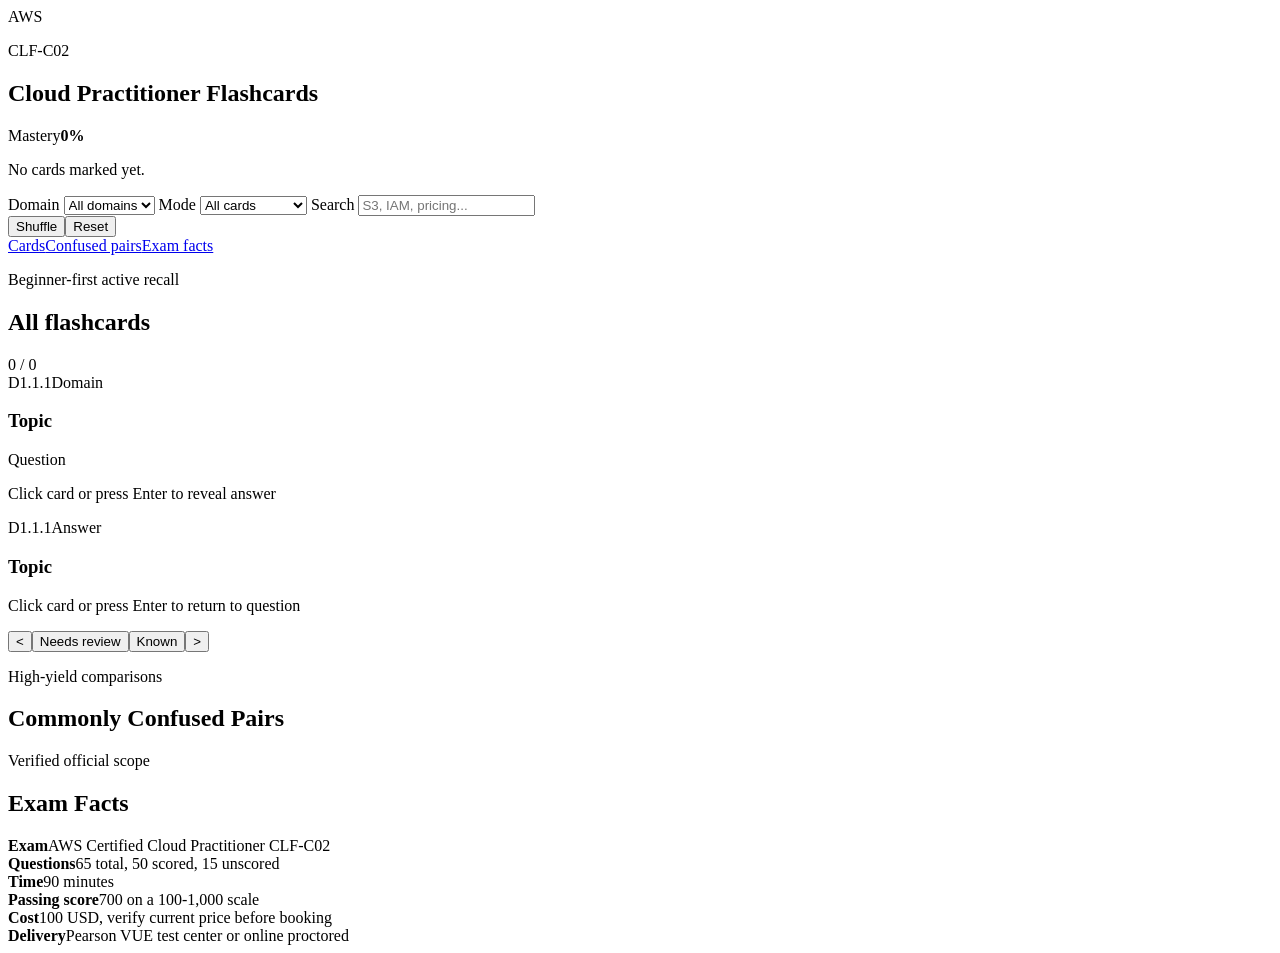
==== index.html @ 435f7f28 "Add flashcard app page" ====
<!doctype html>
<html lang="en">
<head>
  <meta charset="utf-8">
  <meta name="viewport" content="width=device-width, initial-scale=1">
  <title>AWS Cloud Practitioner Flashcards</title>
  <meta name="description" content="AWS Certified Cloud Practitioner CLF-C02 flashcard study system.">
  <link rel="stylesheet" href="styles.css">
</head>
<body>
  <div class="app-shell">
    <aside class="sidebar" aria-label="Study controls">
      <div class="brand-block">
        <div class="brand-mark">AWS</div>
        <div>
          <p class="eyebrow">CLF-C02</p>
          <h1>Cloud Practitioner Flashcards</h1>
        </div>
      </div>
      <div class="progress-card">
        <div class="progress-row"><span>Mastery</span><strong id="masteryText">0%</strong></div>
        <div class="progress-track"><div id="masteryBar" class="progress-fill"></div></div>
        <p id="progressDetail">No cards marked yet.</p>
      </div>
      <label class="field-label" for="domainFilter">Domain</label>
      <select id="domainFilter"><option value="all">All domains</option></select>
      <label class="field-label" for="modeFilter">Mode</label>
      <select id="modeFilter">
        <option value="all">All cards</option>
        <option value="unseen">Unseen</option>
        <option value="review">Needs review</option>
        <option value="known">Known</option>
        <option value="rapid">Rapid revision</option>
      </select>
      <label class="field-label" for="searchBox">Search</label>
      <input id="searchBox" type="search" placeholder="S3, IAM, pricing..." autocomplete="off">
      <div class="button-grid"><button id="shuffleBtn" type="button">Shuffle</button><button id="resetBtn" type="button">Reset</button></div>
      <nav class="mini-nav"><a href="#cards">Cards</a><a href="#confused">Confused pairs</a><a href="#exam">Exam facts</a></nav>
    </aside>
    <main>
      <section class="topbar">
        <div><p class="eyebrow">Beginner-first active recall</p><h2 id="deckTitle">All flashcards</h2></div>
        <div class="counter" id="cardCounter">0 / 0</div>
      </section>
      <section id="cards" class="study-stage" aria-live="polite">
        <article class="flashcard" id="flashcard" tabindex="0" aria-label="Flashcard. Press Enter to flip.">
          <div class="card-face card-front">
            <div class="card-meta"><span id="cardId">D1.1.1</span><span id="cardDomain">Domain</span></div>
            <h3 id="cardTopic">Topic</h3><p class="question-label">Question</p><p id="cardQuestion" class="question-text"></p>
            <p class="flip-hint">Click card or press Enter to reveal answer</p>
          </div>
          <div class="card-face card-back">
            <div class="card-meta"><span id="backCardId">D1.1.1</span><span>Answer</span></div>
            <h3 id="backTopic">Topic</h3><div id="cardAnswer" class="answer-text"></div><div id="cardExtras" class="extras"></div>
            <p class="flip-hint">Click card or press Enter to return to question</p>
          </div>
        </article>
        <div class="study-actions"><button id="prevBtn" class="icon-button" type="button">&lt;</button><button id="reviewBtn" class="secondary" type="button">Needs review</button><button id="knownBtn" class="primary" type="button">Known</button><button id="nextBtn" class="icon-button" type="button">&gt;</button></div>
      </section>
      <section id="confused" class="content-band"><div class="section-heading"><p class="eyebrow">High-yield comparisons</p><h2>Commonly Confused Pairs</h2></div><div id="pairGrid" class="pair-grid"></div></section>
      <section id="exam" class="content-band"><div class="section-heading"><p class="eyebrow">Verified official scope</p><h2>Exam Facts</h2></div><div class="facts-grid"><div><strong>Exam</strong><span>AWS Certified Cloud Practitioner CLF-C02</span></div><div><strong>Questions</strong><span>65 total, 50 scored, 15 unscored</span></div><div><strong>Time</strong><span>90 minutes</span></div><div><strong>Passing score</strong><span>700 on a 100-1,000 scale</span></div><div><strong>Cost</strong><span>100 USD, verify current price before booking</span></div><div><strong>Delivery</strong><span>Pearson VUE test center or online proctored</span></div></div></section>
    </main>
  </div>
  <script src="app.js"></script>
</body>
</html>
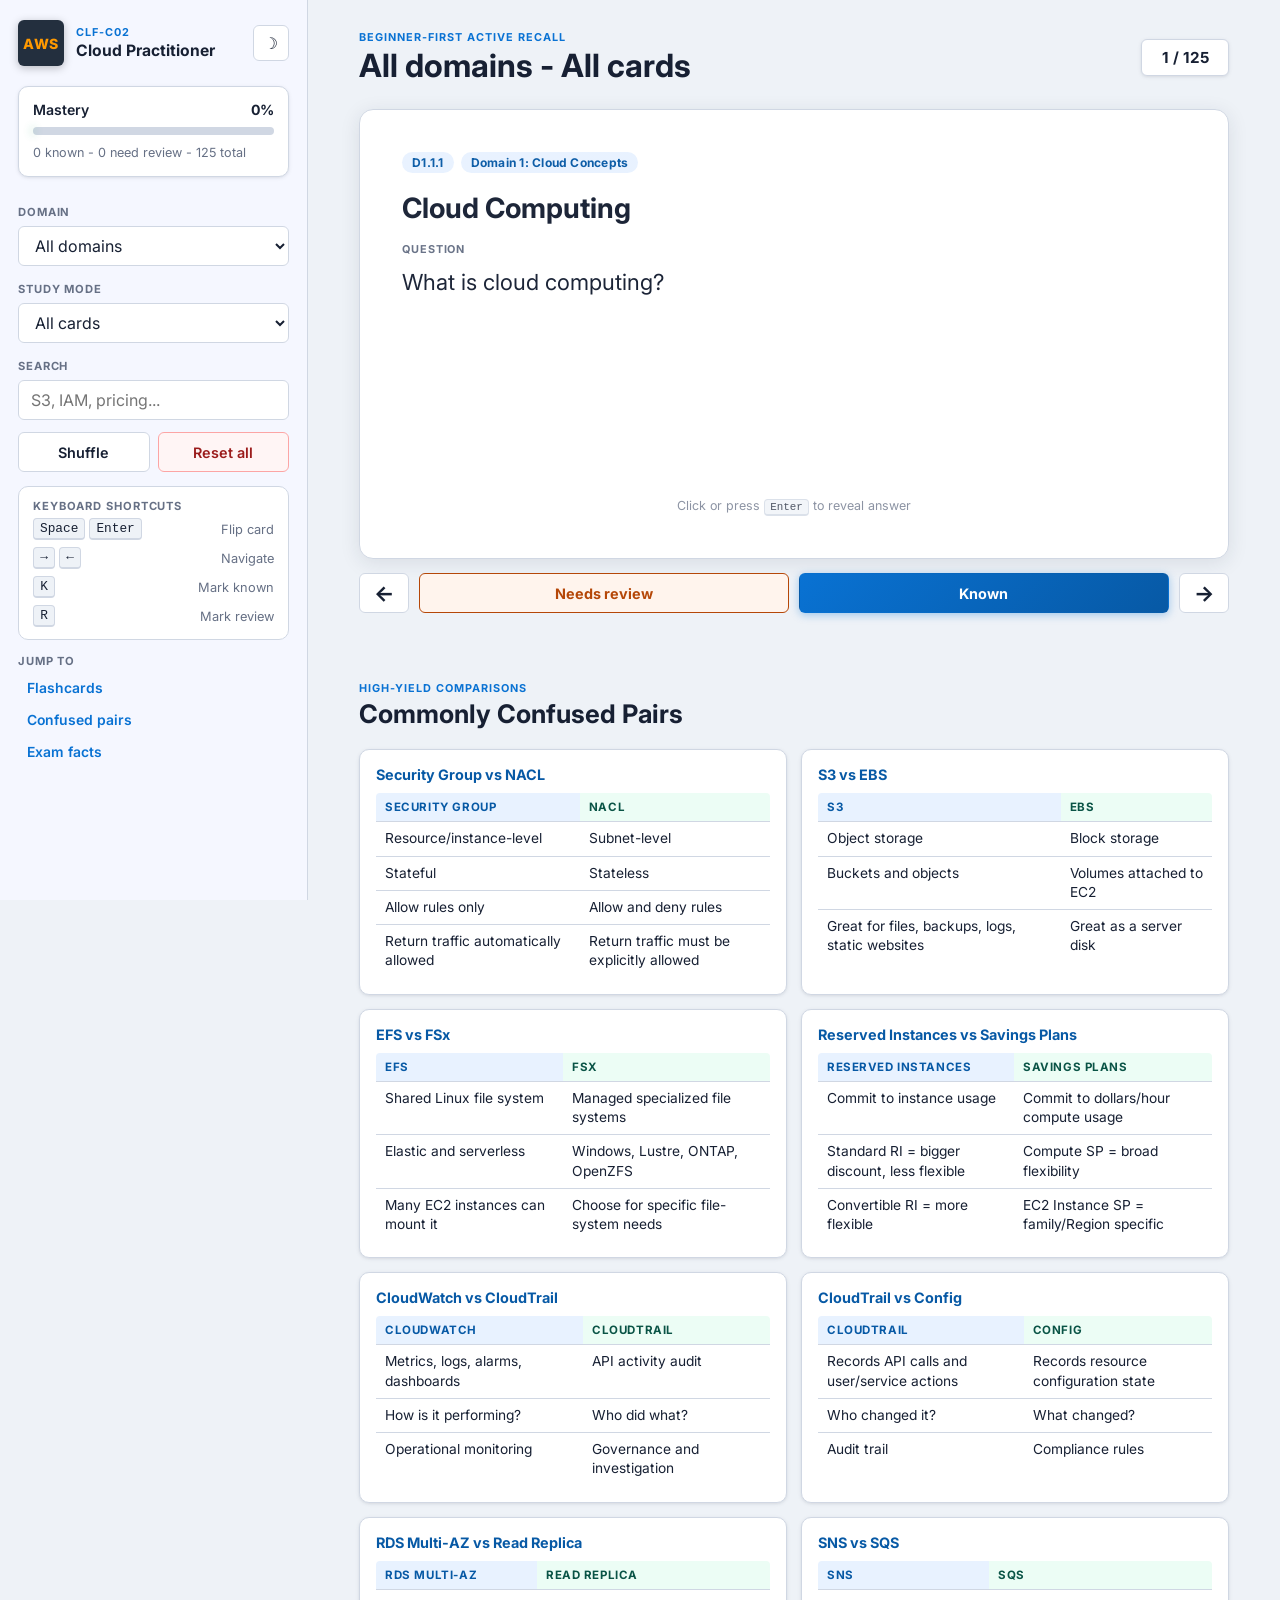
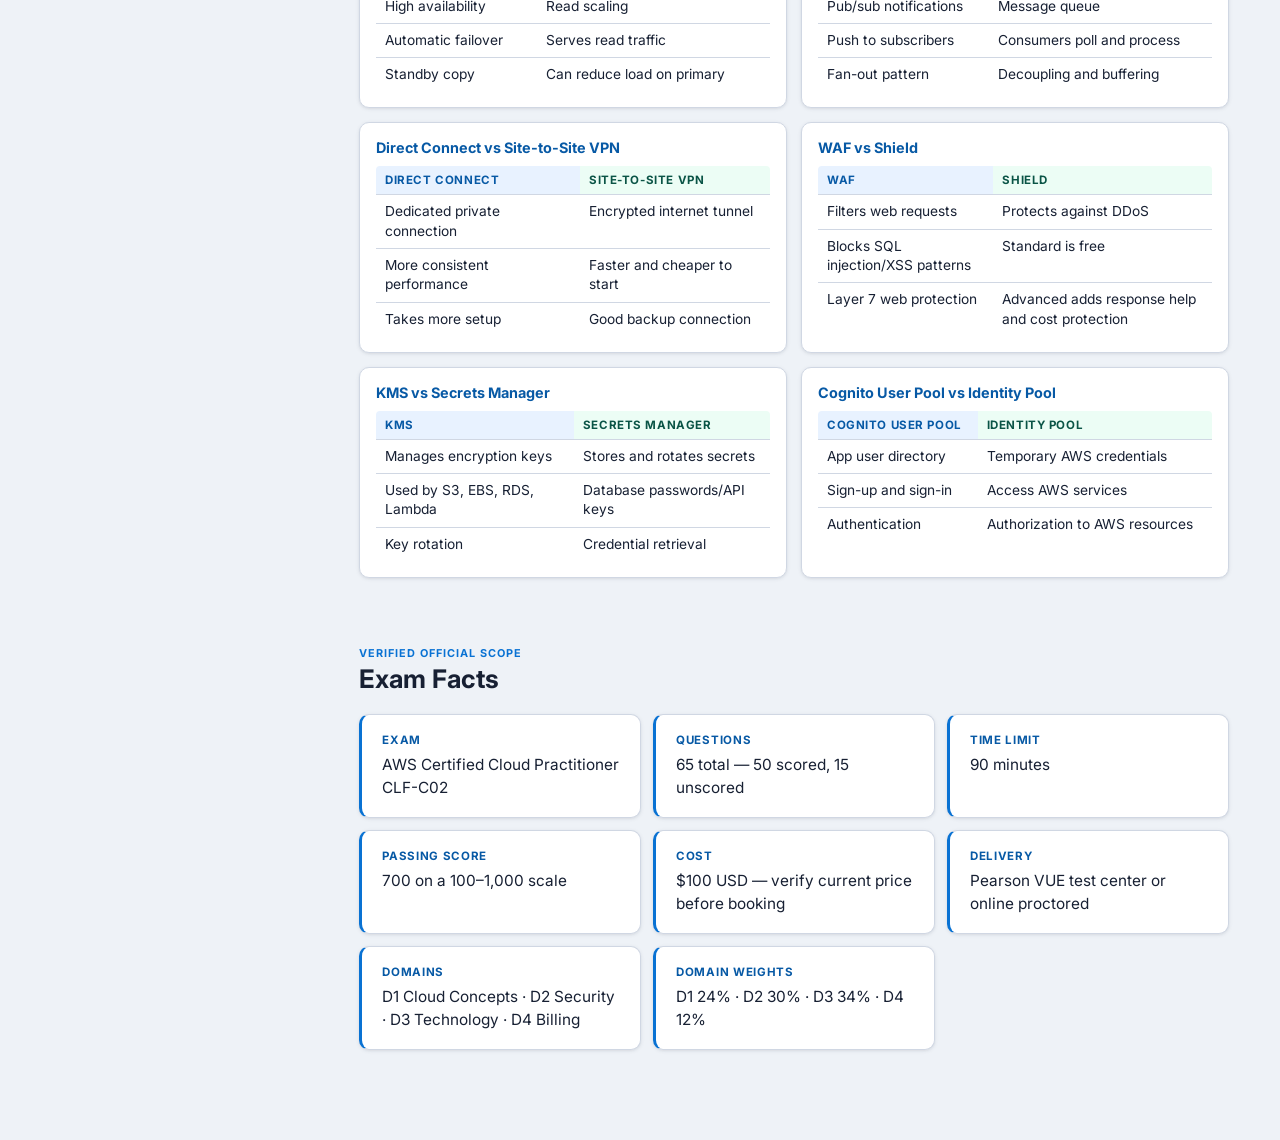
==== commit bb7f0f15: "Initial release: AWS CLF-C02 flashcard study app - 229 flashcards across all four exam domains (D1-D" ====
--- a/index.html
+++ b/index.html
@@ -1,66 +1,203 @@
 <!doctype html>
-<html lang="en">
+<html lang="en" data-theme="light">
 <head>
   <meta charset="utf-8">
   <meta name="viewport" content="width=device-width, initial-scale=1">
-  <title>AWS Cloud Practitioner Flashcards</title>
-  <meta name="description" content="AWS Certified Cloud Practitioner CLF-C02 flashcard study system.">
+  <title>AWS Cloud Practitioner Flashcards &mdash; CLF-C02</title>
+  <meta name="description" content="AWS Certified Cloud Practitioner CLF-C02 flashcard study system with 229 cards across all four exam domains.">
+  <meta name="theme-color" content="#0972d3" media="(prefers-color-scheme: light)">
+  <meta name="theme-color" content="#0d1117" media="(prefers-color-scheme: dark)">
+  <meta name="mobile-web-app-capable" content="yes">
+  <meta name="apple-mobile-web-app-capable" content="yes">
+  <meta name="apple-mobile-web-app-status-bar-style" content="default">
+  <link rel="preconnect" href="https://fonts.googleapis.com">
+  <link rel="preconnect" href="https://fonts.gstatic.com" crossorigin>
+  <link href="https://fonts.googleapis.com/css2?family=Inter:wght@400;500;600;700;800&display=swap" rel="stylesheet">
   <link rel="stylesheet" href="styles.css">
 </head>
 <body>
+
+  <button class="sidebar-toggle" id="sidebarToggle" aria-label="Open study controls" aria-expanded="false">&#9776;</button>
+
   <div class="app-shell">
-    <aside class="sidebar" aria-label="Study controls">
-      <div class="brand-block">
-        <div class="brand-mark">AWS</div>
+
+    <aside class="sidebar" id="sidebar" aria-label="Study controls">
+      <div class="sidebar-inner">
+
+        <div class="brand-block">
+          <div class="brand-mark">AWS</div>
+          <div class="brand-text">
+            <p class="eyebrow">CLF-C02</p>
+            <h1>Cloud Practitioner</h1>
+          </div>
+          <button class="theme-toggle" id="themeToggle" aria-label="Toggle dark mode" title="Toggle dark mode">&#9790;</button>
+        </div>
+
+        <div class="progress-card">
+          <div class="progress-row">
+            <span>Mastery</span>
+            <strong id="masteryText">0%</strong>
+          </div>
+          <div class="progress-track" aria-hidden="true">
+            <div id="masteryBar" class="progress-fill"></div>
+          </div>
+          <p id="progressDetail">No cards marked yet.</p>
+        </div>
+
+        <label class="field-label" for="domainFilter">Domain</label>
+        <select id="domainFilter">
+          <option value="all">All domains</option>
+        </select>
+
+        <label class="field-label" for="modeFilter">Study mode</label>
+        <select id="modeFilter">
+          <option value="all">All cards</option>
+          <option value="unseen">Unseen</option>
+          <option value="review">Needs review</option>
+          <option value="known">Known</option>
+          <option value="rapid">Rapid revision</option>
+        </select>
+
+        <label class="field-label" for="searchBox">Search</label>
+        <input id="searchBox" type="search" placeholder="S3, IAM, pricing..." autocomplete="off">
+
+        <div class="button-grid">
+          <button id="shuffleBtn" type="button">Shuffle</button>
+          <button id="resetBtn" type="button" class="danger-btn">Reset all</button>
+        </div>
+
+        <div class="shortcuts-panel">
+          <p class="field-label">Keyboard shortcuts</p>
+          <div class="shortcut-row">
+            <span class="shortcut-keys"><kbd>Space</kbd> <kbd>Enter</kbd></span>
+            <span class="shortcut-desc">Flip card</span>
+          </div>
+          <div class="shortcut-row">
+            <span class="shortcut-keys"><kbd>&rarr;</kbd> <kbd>&larr;</kbd></span>
+            <span class="shortcut-desc">Navigate</span>
+          </div>
+          <div class="shortcut-row">
+            <span class="shortcut-keys"><kbd>K</kbd></span>
+            <span class="shortcut-desc">Mark known</span>
+          </div>
+          <div class="shortcut-row">
+            <span class="shortcut-keys"><kbd>R</kbd></span>
+            <span class="shortcut-desc">Mark review</span>
+          </div>
+        </div>
+
+        <nav class="mini-nav" aria-label="Document sections">
+          <p class="field-label">Jump to</p>
+          <a href="#cards">Flashcards</a>
+          <a href="#confused">Confused pairs</a>
+          <a href="#exam">Exam facts</a>
+        </nav>
+
+      </div>
+    </aside>
+
+    <div class="sidebar-overlay" id="sidebarOverlay"></div>
+
+    <main>
+
+      <section class="topbar">
         <div>
-          <p class="eyebrow">CLF-C02</p>
-          <h1>Cloud Practitioner Flashcards</h1>
-        </div>
-      </div>
-      <div class="progress-card">
-        <div class="progress-row"><span>Mastery</span><strong id="masteryText">0%</strong></div>
-        <div class="progress-track"><div id="masteryBar" class="progress-fill"></div></div>
-        <p id="progressDetail">No cards marked yet.</p>
-      </div>
-      <label class="field-label" for="domainFilter">Domain</label>
-      <select id="domainFilter"><option value="all">All domains</option></select>
-      <label class="field-label" for="modeFilter">Mode</label>
-      <select id="modeFilter">
-        <option value="all">All cards</option>
-        <option value="unseen">Unseen</option>
-        <option value="review">Needs review</option>
-        <option value="known">Known</option>
-        <option value="rapid">Rapid revision</option>
-      </select>
-      <label class="field-label" for="searchBox">Search</label>
-      <input id="searchBox" type="search" placeholder="S3, IAM, pricing..." autocomplete="off">
-      <div class="button-grid"><button id="shuffleBtn" type="button">Shuffle</button><button id="resetBtn" type="button">Reset</button></div>
-      <nav class="mini-nav"><a href="#cards">Cards</a><a href="#confused">Confused pairs</a><a href="#exam">Exam facts</a></nav>
-    </aside>
-    <main>
-      <section class="topbar">
-        <div><p class="eyebrow">Beginner-first active recall</p><h2 id="deckTitle">All flashcards</h2></div>
+          <p class="eyebrow">Beginner-first active recall</p>
+          <h2 id="deckTitle">All flashcards</h2>
+        </div>
         <div class="counter" id="cardCounter">0 / 0</div>
       </section>
+
       <section id="cards" class="study-stage" aria-live="polite">
         <article class="flashcard" id="flashcard" tabindex="0" aria-label="Flashcard. Press Enter to flip.">
+
           <div class="card-face card-front">
-            <div class="card-meta"><span id="cardId">D1.1.1</span><span id="cardDomain">Domain</span></div>
-            <h3 id="cardTopic">Topic</h3><p class="question-label">Question</p><p id="cardQuestion" class="question-text"></p>
-            <p class="flip-hint">Click card or press Enter to reveal answer</p>
-          </div>
+            <div class="card-meta">
+              <span id="cardId">D1.1.1</span>
+              <span id="cardDomain">Domain</span>
+              <span id="cardStatusBadge" class="status-badge hidden"></span>
+            </div>
+            <h3 id="cardTopic">Topic</h3>
+            <p class="question-label">Question</p>
+            <p id="cardQuestion" class="question-text"></p>
+            <p class="flip-hint">Click or press <kbd>Enter</kbd> to reveal answer</p>
+          </div>
+
           <div class="card-face card-back">
-            <div class="card-meta"><span id="backCardId">D1.1.1</span><span>Answer</span></div>
-            <h3 id="backTopic">Topic</h3><div id="cardAnswer" class="answer-text"></div><div id="cardExtras" class="extras"></div>
-            <p class="flip-hint">Click card or press Enter to return to question</p>
-          </div>
+            <div class="card-meta">
+              <span id="backCardId">D1.1.1</span>
+              <span class="meta-answer-tag">Answer</span>
+            </div>
+            <h3 id="backTopic">Topic</h3>
+            <div id="cardAnswer" class="answer-text"></div>
+            <div id="cardExtras" class="extras"></div>
+            <p class="flip-hint">Click or press <kbd>Enter</kbd> to return to question</p>
+          </div>
+
         </article>
-        <div class="study-actions"><button id="prevBtn" class="icon-button" type="button">&lt;</button><button id="reviewBtn" class="secondary" type="button">Needs review</button><button id="knownBtn" class="primary" type="button">Known</button><button id="nextBtn" class="icon-button" type="button">&gt;</button></div>
-      </section>
-      <section id="confused" class="content-band"><div class="section-heading"><p class="eyebrow">High-yield comparisons</p><h2>Commonly Confused Pairs</h2></div><div id="pairGrid" class="pair-grid"></div></section>
-      <section id="exam" class="content-band"><div class="section-heading"><p class="eyebrow">Verified official scope</p><h2>Exam Facts</h2></div><div class="facts-grid"><div><strong>Exam</strong><span>AWS Certified Cloud Practitioner CLF-C02</span></div><div><strong>Questions</strong><span>65 total, 50 scored, 15 unscored</span></div><div><strong>Time</strong><span>90 minutes</span></div><div><strong>Passing score</strong><span>700 on a 100-1,000 scale</span></div><div><strong>Cost</strong><span>100 USD, verify current price before booking</span></div><div><strong>Delivery</strong><span>Pearson VUE test center or online proctored</span></div></div></section>
+
+        <div class="study-actions" aria-label="Card actions">
+          <button id="prevBtn" class="icon-button" type="button" aria-label="Previous card">&#8592;</button>
+          <button id="reviewBtn" class="secondary" type="button">Needs review</button>
+          <button id="knownBtn" class="primary" type="button">Known</button>
+          <button id="nextBtn" class="icon-button" type="button" aria-label="Next card">&#8594;</button>
+        </div>
+      </section>
+
+      <section id="confused" class="content-band">
+        <div class="section-heading">
+          <p class="eyebrow">High-yield comparisons</p>
+          <h2>Commonly Confused Pairs</h2>
+        </div>
+        <div id="pairGrid" class="pair-grid"></div>
+      </section>
+
+      <section id="exam" class="content-band">
+        <div class="section-heading">
+          <p class="eyebrow">Verified official scope</p>
+          <h2>Exam Facts</h2>
+        </div>
+        <div class="facts-grid">
+          <div class="fact-card" style="animation-delay:0.05s">
+            <strong>Exam</strong>
+            <span>AWS Certified Cloud Practitioner CLF-C02</span>
+          </div>
+          <div class="fact-card" style="animation-delay:0.10s">
+            <strong>Questions</strong>
+            <span>65 total &mdash; 50 scored, 15 unscored</span>
+          </div>
+          <div class="fact-card" style="animation-delay:0.15s">
+            <strong>Time limit</strong>
+            <span>90 minutes</span>
+          </div>
+          <div class="fact-card" style="animation-delay:0.20s">
+            <strong>Passing score</strong>
+            <span>700 on a 100&ndash;1,000 scale</span>
+          </div>
+          <div class="fact-card" style="animation-delay:0.25s">
+            <strong>Cost</strong>
+            <span>$100 USD &mdash; verify current price before booking</span>
+          </div>
+          <div class="fact-card" style="animation-delay:0.30s">
+            <strong>Delivery</strong>
+            <span>Pearson VUE test center or online proctored</span>
+          </div>
+          <div class="fact-card" style="animation-delay:0.35s">
+            <strong>Domains</strong>
+            <span>D1 Cloud Concepts &middot; D2 Security &middot; D3 Technology &middot; D4 Billing</span>
+          </div>
+          <div class="fact-card" style="animation-delay:0.40s">
+            <strong>Domain weights</strong>
+            <span>D1 24% &middot; D2 30% &middot; D3 34% &middot; D4 12%</span>
+          </div>
+        </div>
+      </section>
+
     </main>
   </div>
+
+  <div id="toastContainer" class="toast-container" role="status" aria-live="polite" aria-atomic="true"></div>
+
   <script src="app.js"></script>
 </body>
 </html>
--- a/styles.css
+++ b/styles.css
@@ -0,0 +1,1058 @@
+/* ══════════════════════════════════════════════════════════════
+   AWS CLF-C02 Flashcards – Design System
+   ══════════════════════════════════════════════════════════════ */
+
+/* ── Design tokens ──────────────────────────────────────────── */
+:root {
+  color-scheme: light;
+  --bg:           #eef2f7;
+  --panel:        #ffffff;
+  --sidebar-bg:   #f5f7ff;
+  --text:         #172033;
+  --muted:        #667085;
+  --line:         #d0d7e3;
+  --accent:       #0972d3;
+  --accent-dark:  #0759a5;
+  --accent-light: #e8f2ff;
+  --good:         #147d64;
+  --good-dark:    #0a5446;
+  --good-light:   #ecfdf5;
+  --warn:         #b54708;
+  --warn-light:   #fff4ed;
+  --danger-text:  #9b1c1c;
+  --danger-bg:    #fff5f5;
+  --danger-line:  #fca5a5;
+  --aws-dark:     #232f3e;
+  --aws-orange:   #ff9900;
+  --shadow-xs:    0 1px 2px rgba(30,41,59,.06);
+  --shadow-sm:    0 1px 4px rgba(30,41,59,.08), 0 1px 3px rgba(30,41,59,.05);
+  --shadow:       0 4px 20px rgba(30,41,59,.10);
+  --shadow-md:    0 8px 30px rgba(30,41,59,.13);
+  --shadow-lg:    0 20px 60px rgba(30,41,59,.16);
+  --radius-sm:    6px;
+  --radius:       10px;
+  --radius-lg:    14px;
+  --sidebar-w:    308px;
+  --ease-out:     cubic-bezier(0.4, 0, 0.2, 1);
+  --ease-spring:  cubic-bezier(0.34, 1.56, 0.64, 1);
+}
+
+[data-theme="dark"] {
+  color-scheme: dark;
+  --bg:           #0d1117;
+  --panel:        #161b22;
+  --sidebar-bg:   #0d1117;
+  --text:         #e6edf3;
+  --muted:        #8b949e;
+  --line:         #30363d;
+  --accent:       #58a6ff;
+  --accent-dark:  #388bfd;
+  --accent-light: #132030;
+  --good:         #3fb950;
+  --good-dark:    #3fb950;
+  --good-light:   #0d2818;
+  --warn:         #e3b341;
+  --warn-light:   #2b1e00;
+  --danger-text:  #f87171;
+  --danger-bg:    #1f0f0f;
+  --danger-line:  #7f1d1d;
+  --shadow-xs:    0 1px 2px rgba(0,0,0,.25);
+  --shadow-sm:    0 1px 4px rgba(0,0,0,.30);
+  --shadow:       0 4px 20px rgba(0,0,0,.40);
+  --shadow-md:    0 8px 30px rgba(0,0,0,.50);
+  --shadow-lg:    0 20px 60px rgba(0,0,0,.55);
+}
+
+/* ── Reset ──────────────────────────────────────────────────── */
+*, *::before, *::after { box-sizing: border-box; }
+html { scroll-behavior: smooth; }
+
+body {
+  margin: 0;
+  background: var(--bg);
+  color: var(--text);
+  font-family: Inter, system-ui, -apple-system, "Segoe UI", sans-serif;
+  transition: background 0.25s, color 0.25s;
+  -webkit-font-smoothing: antialiased;
+}
+
+h1, h2, h3, p { margin-top: 0; }
+button, input, select { font: inherit; }
+
+/* ══════════════════════════════════════════════════════════════
+   KEYFRAME ANIMATIONS
+   ══════════════════════════════════════════════════════════════ */
+
+@keyframes fadeUp {
+  from { opacity: 0; transform: translateY(12px); }
+  to   { opacity: 1; transform: translateY(0); }
+}
+
+@keyframes fadeIn {
+  from { opacity: 0; }
+  to   { opacity: 1; }
+}
+
+@keyframes popIn {
+  0%   { opacity: 0; transform: scale(0.88); }
+  60%  { transform: scale(1.05); }
+  100% { opacity: 1; transform: scale(1); }
+}
+
+@keyframes slideInLeft {
+  from { opacity: 0; transform: translateX(28px); }
+  to   { opacity: 1; transform: translateX(0); }
+}
+
+@keyframes slideInRight {
+  from { opacity: 0; transform: translateX(-28px); }
+  to   { opacity: 1; transform: translateX(0); }
+}
+
+@keyframes pulseBg {
+  0%, 100% { opacity: 1; }
+  50%       { opacity: 0.6; }
+}
+
+@keyframes progressGlow {
+  from { box-shadow: 0 0 0 0 rgba(20,125,100,.4); }
+  to   { box-shadow: 0 0 0 6px rgba(20,125,100,0); }
+}
+
+/* ══════════════════════════════════════════════════════════════
+   LAYOUT
+   ══════════════════════════════════════════════════════════════ */
+
+/* ── Sidebar hamburger (mobile only) ───────────────────────── */
+.sidebar-toggle {
+  display: none;
+  position: fixed;
+  top: 14px;
+  left: 14px;
+  z-index: 200;
+  width: 42px;
+  height: 42px;
+  border: 1px solid var(--line);
+  border-radius: var(--radius);
+  background: var(--panel);
+  color: var(--text);
+  font-size: 1.25rem;
+  cursor: pointer;
+  align-items: center;
+  justify-content: center;
+  box-shadow: var(--shadow);
+  padding: 0;
+  transition: background 0.15s, border-color 0.15s, transform 0.1s;
+}
+
+.sidebar-toggle:hover  { border-color: var(--accent); background: var(--accent-light); }
+.sidebar-toggle:active { transform: scale(0.93); }
+
+/* ── App shell ──────────────────────────────────────────────── */
+.app-shell {
+  display: grid;
+  grid-template-columns: var(--sidebar-w) minmax(0, 1fr);
+  min-height: 100vh;
+}
+
+/* ── Sidebar ────────────────────────────────────────────────── */
+.sidebar {
+  position: sticky;
+  top: 0;
+  height: 100vh;
+  border-right: 1px solid var(--line);
+  background: var(--sidebar-bg);
+  overflow-y: auto;
+  overflow-x: hidden;
+  z-index: 100;
+  transition: transform 0.26s var(--ease-out), box-shadow 0.26s;
+  scrollbar-width: thin;
+  scrollbar-color: var(--line) transparent;
+}
+
+.sidebar::-webkit-scrollbar { width: 4px; }
+.sidebar::-webkit-scrollbar-thumb { background: var(--line); border-radius: 99px; }
+
+.sidebar-inner {
+  padding: 20px 18px 36px;
+  display: flex;
+  flex-direction: column;
+  gap: 2px;
+  animation: fadeUp 0.4s var(--ease-out) both;
+}
+
+.sidebar-overlay {
+  display: none;
+  position: fixed;
+  inset: 0;
+  background: rgba(0,0,0,.5);
+  z-index: 90;
+  backdrop-filter: blur(3px);
+  transition: opacity 0.25s;
+}
+
+/* ══════════════════════════════════════════════════════════════
+   SIDEBAR COMPONENTS
+   ══════════════════════════════════════════════════════════════ */
+
+/* ── Brand block ────────────────────────────────────────────── */
+.brand-block {
+  display: grid;
+  grid-template-columns: 46px 1fr 36px;
+  gap: 12px;
+  align-items: center;
+  margin-bottom: 18px;
+}
+
+.brand-mark {
+  display: grid;
+  place-items: center;
+  width: 46px;
+  height: 46px;
+  border-radius: var(--radius-sm);
+  background: var(--aws-dark);
+  color: var(--aws-orange);
+  font-weight: 800;
+  font-size: 0.88rem;
+  letter-spacing: 0.5px;
+  flex-shrink: 0;
+  box-shadow: 0 2px 8px rgba(0,0,0,.25);
+}
+
+.brand-text h1 {
+  margin-bottom: 0;
+  font-size: 0.98rem;
+  line-height: 1.2;
+}
+
+.eyebrow {
+  margin: 0 0 3px;
+  color: var(--accent);
+  font-size: 0.68rem;
+  font-weight: 700;
+  text-transform: uppercase;
+  letter-spacing: 0.09em;
+}
+
+/* ── Theme toggle ───────────────────────────────────────────── */
+.theme-toggle {
+  display: grid;
+  place-items: center;
+  width: 36px;
+  height: 36px;
+  border: 1px solid var(--line);
+  border-radius: var(--radius-sm);
+  background: var(--panel);
+  color: var(--text);
+  cursor: pointer;
+  font-size: 1rem;
+  padding: 0;
+  min-height: unset;
+  transition: background 0.15s, border-color 0.15s, transform 0.1s;
+  flex-shrink: 0;
+}
+
+.theme-toggle:hover  { border-color: var(--accent); background: var(--accent-light); }
+.theme-toggle:active { transform: scale(0.9) rotate(20deg); }
+
+/* ── Progress card ──────────────────────────────────────────── */
+.progress-card {
+  padding: 14px;
+  margin-bottom: 12px;
+  border: 1px solid var(--line);
+  border-radius: var(--radius);
+  background: var(--panel);
+  box-shadow: var(--shadow-sm);
+}
+
+.progress-row {
+  display: flex;
+  justify-content: space-between;
+  align-items: center;
+  gap: 8px;
+  margin-bottom: 9px;
+  font-size: 0.88rem;
+  font-weight: 600;
+}
+
+.progress-track {
+  height: 8px;
+  border-radius: 999px;
+  background: var(--line);
+  overflow: visible;
+  position: relative;
+}
+
+.progress-fill {
+  width: 0;
+  height: 100%;
+  background: linear-gradient(90deg, var(--good), #22c55e);
+  border-radius: 999px;
+  transition: width 0.7s var(--ease-out);
+  position: relative;
+}
+
+.progress-fill::after {
+  content: "";
+  position: absolute;
+  inset: -1px;
+  border-radius: 999px;
+  background: inherit;
+  filter: blur(4px);
+  opacity: 0.4;
+}
+
+.progress-card p {
+  margin: 9px 0 0;
+  color: var(--muted);
+  font-size: 0.79rem;
+  line-height: 1.45;
+}
+
+/* ── Form controls ──────────────────────────────────────────── */
+.field-label {
+  display: block;
+  margin: 14px 0 5px;
+  color: var(--muted);
+  font-size: 0.7rem;
+  font-weight: 700;
+  text-transform: uppercase;
+  letter-spacing: 0.08em;
+}
+
+select,
+input[type="search"] {
+  width: 100%;
+  min-height: 40px;
+  border: 1px solid var(--line);
+  border-radius: var(--radius-sm);
+  padding: 0 12px;
+  background: var(--panel);
+  color: var(--text);
+  transition: border-color 0.15s, box-shadow 0.15s;
+  appearance: auto;
+}
+
+select:focus,
+input[type="search"]:focus {
+  outline: none;
+  border-color: var(--accent);
+  box-shadow: 0 0 0 3px rgba(9,114,211,.15);
+}
+
+[data-theme="dark"] select:focus,
+[data-theme="dark"] input[type="search"]:focus {
+  box-shadow: 0 0 0 3px rgba(88,166,255,.15);
+}
+
+/* ── Buttons (base) ─────────────────────────────────────────── */
+button {
+  min-height: 40px;
+  border: 1px solid var(--line);
+  background: var(--panel);
+  color: var(--text);
+  border-radius: var(--radius-sm);
+  cursor: pointer;
+  font-weight: 600;
+  font-size: 0.9rem;
+  transition: background 0.15s, border-color 0.15s, color 0.15s,
+              transform 0.08s, box-shadow 0.15s;
+  position: relative;
+  overflow: hidden;
+}
+
+button:hover {
+  border-color: var(--accent);
+  background: var(--accent-light);
+  color: var(--accent-dark);
+}
+
+button:active { transform: scale(0.96); }
+
+button:focus-visible {
+  outline: 2px solid var(--accent);
+  outline-offset: 2px;
+}
+
+/* Button grid in sidebar */
+.button-grid {
+  display: grid;
+  grid-template-columns: 1fr 1fr;
+  gap: 8px;
+  margin-top: 10px;
+}
+
+.danger-btn {
+  border-color: var(--danger-line);
+  color: var(--danger-text);
+  background: var(--danger-bg);
+}
+
+.danger-btn:hover {
+  filter: brightness(0.93);
+  color: var(--danger-text);
+  border-color: var(--danger-text);
+}
+
+/* ── Keyboard shortcuts panel ───────────────────────────────── */
+.shortcuts-panel {
+  margin-top: 12px;
+  padding: 12px 14px;
+  border: 1px solid var(--line);
+  border-radius: var(--radius);
+  background: var(--panel);
+}
+
+.shortcuts-panel .field-label { margin-top: 0; }
+
+.shortcut-row {
+  display: flex;
+  align-items: center;
+  justify-content: space-between;
+  gap: 8px;
+  margin-bottom: 7px;
+  font-size: 0.8rem;
+}
+
+.shortcut-row:last-child { margin-bottom: 0; }
+.shortcut-keys { display: flex; gap: 4px; align-items: center; }
+.shortcut-desc { color: var(--muted); }
+
+kbd {
+  display: inline-flex;
+  align-items: center;
+  justify-content: center;
+  padding: 2px 6px;
+  border: 1px solid var(--line);
+  border-bottom-width: 2px;
+  border-radius: 4px;
+  background: var(--bg);
+  color: var(--text);
+  font: 600 0.72rem / 1.5 inherit;
+  min-width: 22px;
+}
+
+/* ── Mini nav ───────────────────────────────────────────────── */
+.mini-nav { margin-top: 12px; }
+.mini-nav .field-label { margin-top: 0; }
+
+.mini-nav a {
+  display: block;
+  padding: 7px 9px;
+  border-radius: var(--radius-sm);
+  color: var(--accent);
+  text-decoration: none;
+  font-weight: 600;
+  font-size: 0.87rem;
+  transition: background 0.15s, padding-left 0.15s;
+  margin-bottom: 2px;
+}
+
+.mini-nav a:hover {
+  background: var(--accent-light);
+  padding-left: 13px;
+}
+
+/* ══════════════════════════════════════════════════════════════
+   MAIN CONTENT
+   ══════════════════════════════════════════════════════════════ */
+
+main {
+  padding: 30px clamp(16px, 4vw, 54px) 90px;
+  animation: fadeUp 0.35s var(--ease-out) 0.05s both;
+}
+
+/* ── Topbar ─────────────────────────────────────────────────── */
+.topbar {
+  display: flex;
+  align-items: center;
+  justify-content: space-between;
+  gap: 16px;
+  margin-bottom: 24px;
+  flex-wrap: wrap;
+}
+
+.topbar h2 {
+  margin: 0;
+  font-size: clamp(1.4rem, 3vw, 2rem);
+  line-height: 1.2;
+}
+
+.counter {
+  flex-shrink: 0;
+  min-width: 88px;
+  padding: 8px 14px;
+  border: 1px solid var(--line);
+  border-radius: var(--radius-sm);
+  background: var(--panel);
+  text-align: center;
+  font-weight: 700;
+  font-size: 0.95rem;
+  box-shadow: var(--shadow-sm);
+  transition: transform 0.15s;
+}
+
+.counter.pop {
+  animation: popIn 0.22s var(--ease-spring) both;
+}
+
+/* ══════════════════════════════════════════════════════════════
+   FLASHCARD
+   ══════════════════════════════════════════════════════════════ */
+
+.study-stage {
+  display: grid;
+  gap: 14px;
+  max-width: 900px;
+}
+
+.flashcard {
+  position: relative;
+  min-height: 450px;
+  perspective: 1600px;
+  outline: none;
+  cursor: pointer;
+  will-change: opacity;
+}
+
+/* Card navigation animation — opacity only (safe with 3D children) */
+.flashcard.nav-next {
+  animation: slideInLeft 0.2s var(--ease-out) both;
+}
+.flashcard.nav-prev {
+  animation: slideInRight 0.2s var(--ease-out) both;
+}
+.flashcard.nav-shuffle {
+  animation: fadeIn 0.2s ease both;
+}
+
+/* Both faces */
+.card-face {
+  position: absolute;
+  inset: 0;
+  display: flex;
+  flex-direction: column;
+  padding: clamp(22px, 4vw, 42px);
+  border: 1px solid var(--line);
+  border-radius: var(--radius-lg);
+  background: var(--panel);
+  box-shadow: var(--shadow);
+  backface-visibility: hidden;
+  -webkit-backface-visibility: hidden;
+  transition: transform 300ms var(--ease-out), box-shadow 0.2s;
+}
+
+.card-face:hover { box-shadow: var(--shadow-md); }
+
+.card-back { transform: rotateY(180deg); }
+
+.flashcard.is-flipped .card-front { transform: rotateY(-180deg); }
+.flashcard.is-flipped .card-back  { transform: rotateY(0deg); }
+
+.flashcard:focus-visible .card-front {
+  outline: 2px solid var(--accent);
+  outline-offset: 3px;
+}
+
+/* Flip "shine" effect */
+.card-front::before,
+.card-back::before {
+  content: "";
+  position: absolute;
+  inset: 0;
+  border-radius: inherit;
+  background: linear-gradient(135deg, rgba(255,255,255,.04) 0%, transparent 60%);
+  pointer-events: none;
+}
+
+/* ── Card meta badges ───────────────────────────────────────── */
+.card-meta {
+  display: flex;
+  flex-wrap: wrap;
+  gap: 7px;
+  margin-bottom: 18px;
+  align-items: center;
+}
+
+.card-meta > span {
+  padding: 3px 10px;
+  border-radius: 20px;
+  background: var(--accent-light);
+  color: var(--accent-dark);
+  font-size: 0.75rem;
+  font-weight: 700;
+  letter-spacing: 0.02em;
+}
+
+.meta-answer-tag {
+  background: var(--good-light) !important;
+  color: var(--good) !important;
+}
+
+/* ── Status badge ───────────────────────────────────────────── */
+.status-badge {
+  padding: 3px 10px;
+  border-radius: 20px;
+  font-size: 0.72rem;
+  font-weight: 700;
+  letter-spacing: 0.02em;
+}
+
+.status-badge:not(.hidden) {
+  animation: popIn 0.22s var(--ease-spring) both;
+}
+
+.status-badge.known {
+  background: var(--good-light);
+  color: var(--good-dark);
+}
+
+.status-badge.review {
+  background: var(--warn-light);
+  color: var(--warn);
+}
+
+.status-badge.hidden { display: none; }
+
+/* ── Card typography ────────────────────────────────────────── */
+.flashcard h3 {
+  margin-bottom: 16px;
+  font-size: clamp(1.2rem, 2.4vw, 1.75rem);
+  line-height: 1.25;
+  font-weight: 700;
+}
+
+.question-label {
+  margin-bottom: 8px;
+  color: var(--muted);
+  font-weight: 700;
+  text-transform: uppercase;
+  font-size: 0.68rem;
+  letter-spacing: 0.08em;
+}
+
+.question-text,
+.answer-text {
+  font-size: clamp(1.05rem, 2.1vw, 1.38rem);
+  line-height: 1.65;
+}
+
+.answer-text strong { color: var(--good-dark); }
+
+/* ── Extras ─────────────────────────────────────────────────── */
+.extras {
+  display: grid;
+  gap: 8px;
+  margin-top: 14px;
+}
+
+.extra {
+  padding: 10px 14px;
+  border-left: 3px solid var(--accent);
+  background: var(--accent-light);
+  border-radius: 0 var(--radius-sm) var(--radius-sm) 0;
+  line-height: 1.5;
+  font-size: 0.92rem;
+}
+
+.extra.trap {
+  border-left-color: var(--warn);
+  background: var(--warn-light);
+}
+
+.extra strong {
+  display: block;
+  font-size: 0.68rem;
+  text-transform: uppercase;
+  letter-spacing: 0.07em;
+  margin-bottom: 3px;
+  opacity: 0.6;
+  font-weight: 700;
+}
+
+/* ── Flip hint ──────────────────────────────────────────────── */
+.flip-hint {
+  margin-top: auto;
+  margin-bottom: 0;
+  color: var(--muted);
+  font-size: 0.78rem;
+  text-align: center;
+  opacity: 0.75;
+  padding-top: 12px;
+}
+
+.flip-hint kbd {
+  font-size: 0.68rem;
+  padding: 1px 5px;
+}
+
+/* ── Study actions ──────────────────────────────────────────── */
+.study-actions {
+  display: grid;
+  grid-template-columns: 50px 1fr 1fr 50px;
+  gap: 10px;
+  max-width: 900px;
+}
+
+/* Primary (Known) button */
+.primary {
+  background: linear-gradient(135deg, var(--accent), var(--accent-dark));
+  color: #fff;
+  border-color: transparent;
+  font-weight: 700;
+  box-shadow: 0 2px 8px rgba(9,114,211,.35);
+}
+
+.primary:hover {
+  background: linear-gradient(135deg, var(--accent-dark), #054a8a);
+  color: #fff;
+  border-color: transparent;
+  box-shadow: 0 4px 14px rgba(9,114,211,.45);
+  transform: translateY(-1px);
+}
+
+.primary:active { transform: translateY(0) scale(0.97); }
+
+/* Secondary (Needs review) button */
+.secondary {
+  border-color: var(--warn);
+  color: var(--warn);
+  background: var(--warn-light);
+  font-weight: 700;
+}
+
+.secondary:hover {
+  border-color: var(--warn);
+  background: var(--warn-light);
+  color: var(--warn);
+  filter: brightness(0.93);
+  transform: translateY(-1px);
+}
+
+.secondary:active { transform: translateY(0) scale(0.97); }
+
+/* Nav arrows */
+.icon-button {
+  font-size: 1.35rem;
+  font-weight: 700;
+  padding: 0;
+  min-width: 50px;
+}
+
+.icon-button:hover { transform: scale(1.06); }
+
+/* ══════════════════════════════════════════════════════════════
+   CONTENT SECTIONS
+   ══════════════════════════════════════════════════════════════ */
+
+.content-band {
+  margin-top: 68px;
+  max-width: 1200px;
+}
+
+.section-heading { margin-bottom: 20px; }
+
+.section-heading h2 {
+  margin: 0;
+  font-size: clamp(1.3rem, 2.4vw, 1.6rem);
+}
+
+/* ── Commonly confused pairs ────────────────────────────────── */
+.pair-grid {
+  display: grid;
+  grid-template-columns: repeat(auto-fill, minmax(300px, 1fr));
+  gap: 14px;
+}
+
+.pair-card {
+  border: 1px solid var(--line);
+  border-radius: var(--radius);
+  background: var(--panel);
+  padding: 16px;
+  box-shadow: var(--shadow-sm);
+  transition: box-shadow 0.2s, transform 0.2s;
+  animation: fadeUp 0.32s var(--ease-out) both;
+}
+
+.pair-card:hover {
+  box-shadow: var(--shadow-md);
+  transform: translateY(-2px);
+}
+
+.pair-card h3 {
+  font-size: 0.9rem;
+  margin-bottom: 10px;
+  color: var(--accent-dark);
+  font-weight: 700;
+}
+
+.pair-card table {
+  width: 100%;
+  border-collapse: collapse;
+  font-size: 0.86rem;
+}
+
+.pair-card th {
+  padding: 7px 9px;
+  text-align: left;
+  font-weight: 700;
+  font-size: 0.72rem;
+  text-transform: uppercase;
+  letter-spacing: 0.05em;
+}
+
+.pair-card th:first-child {
+  background: var(--accent-light);
+  color: var(--accent-dark);
+  border-radius: 4px 0 0 0;
+}
+
+.pair-card th:last-child {
+  background: var(--good-light);
+  color: var(--good-dark);
+  border-radius: 0 4px 0 0;
+}
+
+.pair-card td {
+  padding: 7px 9px;
+  border-top: 1px solid var(--line);
+  vertical-align: top;
+  line-height: 1.4;
+}
+
+/* ── Exam facts ─────────────────────────────────────────────── */
+.facts-grid {
+  display: grid;
+  grid-template-columns: repeat(auto-fill, minmax(230px, 1fr));
+  gap: 12px;
+}
+
+.fact-card {
+  border: 1px solid var(--line);
+  border-radius: var(--radius);
+  background: var(--panel);
+  padding: 18px 20px;
+  box-shadow: var(--shadow-sm);
+  transition: box-shadow 0.2s, transform 0.2s;
+  animation: fadeUp 0.3s var(--ease-out) both;
+  border-left: 3px solid var(--accent);
+}
+
+.fact-card:hover {
+  box-shadow: var(--shadow-md);
+  transform: translateY(-2px);
+}
+
+.facts-grid strong {
+  display: block;
+  margin-bottom: 6px;
+  font-size: 0.72rem;
+  color: var(--accent-dark);
+  font-weight: 700;
+  text-transform: uppercase;
+  letter-spacing: 0.06em;
+}
+
+.facts-grid span {
+  display: block;
+  color: var(--text);
+  line-height: 1.5;
+  font-size: 0.96rem;
+}
+
+/* ── Empty state ────────────────────────────────────────────── */
+.empty-state {
+  padding: 52px 32px;
+  border: 1px solid var(--line);
+  border-radius: var(--radius);
+  background: var(--panel);
+  color: var(--muted);
+  text-align: center;
+  font-size: 1rem;
+  line-height: 1.6;
+  animation: fadeIn 0.2s ease both;
+}
+
+/* ── Toast notifications ────────────────────────────────────── */
+.toast-container {
+  position: fixed;
+  bottom: 24px;
+  right: 24px;
+  z-index: 300;
+  display: flex;
+  flex-direction: column-reverse;
+  gap: 8px;
+  pointer-events: none;
+}
+
+.toast {
+  padding: 11px 18px;
+  border-radius: var(--radius-sm);
+  background: var(--panel);
+  color: var(--text);
+  border: 1px solid var(--line);
+  box-shadow: var(--shadow-md);
+  font-size: 0.88rem;
+  font-weight: 600;
+  opacity: 0;
+  transform: translateY(12px) scale(0.95);
+  transition: opacity 0.2s var(--ease-out), transform 0.2s var(--ease-spring);
+  pointer-events: auto;
+  white-space: nowrap;
+}
+
+.toast.show {
+  opacity: 1;
+  transform: translateY(0) scale(1);
+}
+
+.toast.known {
+  border-color: var(--good);
+  background: var(--good-light);
+  color: var(--good-dark);
+}
+
+.toast.review {
+  border-color: var(--warn);
+  background: var(--warn-light);
+  color: var(--warn);
+}
+
+/* ══════════════════════════════════════════════════════════════
+   RESPONSIVE — TABLET  ≤ 1024px
+   ══════════════════════════════════════════════════════════════ */
+@media (max-width: 1024px) {
+  :root { --sidebar-w: 280px; }
+
+  .pair-grid {
+    grid-template-columns: repeat(auto-fill, minmax(260px, 1fr));
+  }
+}
+
+/* ══════════════════════════════════════════════════════════════
+   RESPONSIVE — MOBILE  ≤ 860px
+   ══════════════════════════════════════════════════════════════ */
+@media (max-width: 860px) {
+  .sidebar-toggle { display: flex; }
+
+  .app-shell { grid-template-columns: 1fr; }
+
+  /* Sidebar becomes fixed overlay */
+  .sidebar {
+    position: fixed;
+    top: 0;
+    left: 0;
+    height: 100%;
+    width: 290px;
+    max-width: 88vw;
+    transform: translateX(-110%);
+    box-shadow: var(--shadow-lg);
+    border-right: 1px solid var(--line);
+  }
+
+  .sidebar.open { transform: translateX(0); }
+  .sidebar-overlay.active { display: block; }
+
+  main {
+    padding-top: 72px;
+    animation: none;
+  }
+
+  .topbar {
+    align-items: flex-start;
+    gap: 10px;
+  }
+
+  .topbar h2 {
+    font-size: clamp(1.3rem, 5vw, 1.75rem);
+  }
+
+  .flashcard { min-height: 480px; }
+
+  .study-actions {
+    grid-template-columns: 46px 1fr 1fr 46px;
+    gap: 8px;
+  }
+
+  /* Pair/facts grid: 2 cols on tablet */
+  .pair-grid {
+    grid-template-columns: repeat(auto-fill, minmax(240px, 1fr));
+  }
+
+  .facts-grid {
+    grid-template-columns: repeat(auto-fill, minmax(200px, 1fr));
+  }
+}
+
+/* ══════════════════════════════════════════════════════════════
+   RESPONSIVE — SMALL MOBILE  ≤ 600px
+   ══════════════════════════════════════════════════════════════ */
+@media (max-width: 600px) {
+  main { padding-inline: 14px; }
+
+  .topbar { flex-direction: column; }
+
+  .counter { align-self: flex-start; }
+
+  .flashcard { min-height: 420px; }
+
+  /* Question/answer text smaller */
+  .question-text,
+  .answer-text { font-size: 1.05rem; }
+
+  /* Study actions: 2×2 grid */
+  .study-actions {
+    grid-template-columns: 1fr 1fr;
+    gap: 8px;
+  }
+
+  .icon-button { order: 2; }
+
+  /* Full-width grids on small screens */
+  .pair-grid,
+  .facts-grid {
+    grid-template-columns: 1fr;
+  }
+
+  .toast-container {
+    bottom: 16px;
+    right: 12px;
+    left: 12px;
+  }
+  .toast { white-space: normal; }
+}
+
+/* ══════════════════════════════════════════════════════════════
+   RESPONSIVE — TINY  ≤ 400px
+   ══════════════════════════════════════════════════════════════ */
+@media (max-width: 400px) {
+  .brand-block { grid-template-columns: 40px 1fr 32px; gap: 8px; }
+  .brand-mark  { width: 40px; height: 40px; font-size: 0.78rem; }
+
+  .flashcard { min-height: 380px; }
+
+  .card-face { padding: 18px; }
+
+  .flashcard h3 { font-size: 1.1rem; }
+
+  .question-text,
+  .answer-text { font-size: 1rem; line-height: 1.55; }
+
+  .study-actions { gap: 6px; }
+
+  button { min-height: 38px; font-size: 0.85rem; }
+}
+
+/* ══════════════════════════════════════════════════════════════
+   PRINT
+   ══════════════════════════════════════════════════════════════ */
+@media print {
+  .sidebar, .sidebar-toggle, .study-actions,
+  .toast-container, .shortcuts-panel { display: none !important; }
+
+  .app-shell { display: block; }
+  main { padding: 16px; }
+  .flashcard { min-height: auto; page-break-inside: avoid; }
+  .card-face { position: static; transform: none !important; }
+  .card-back { display: none; }
+}
